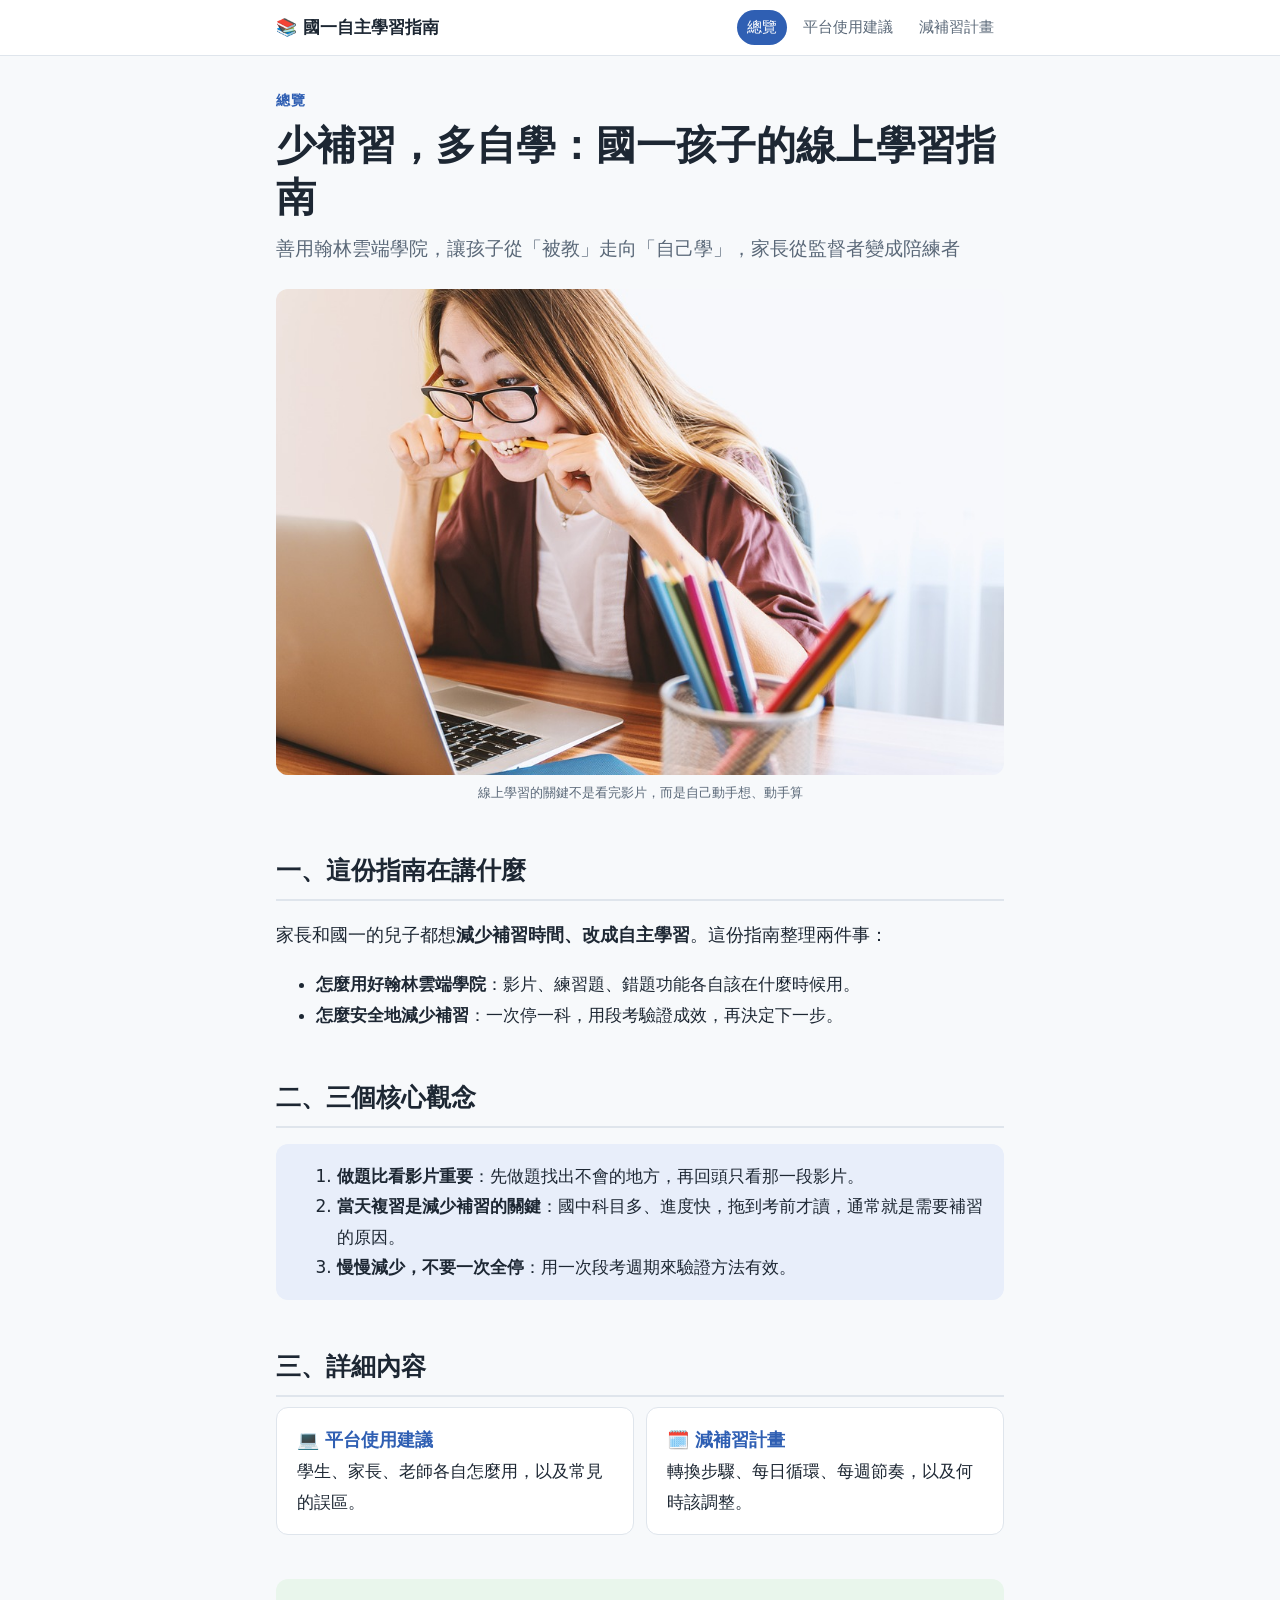
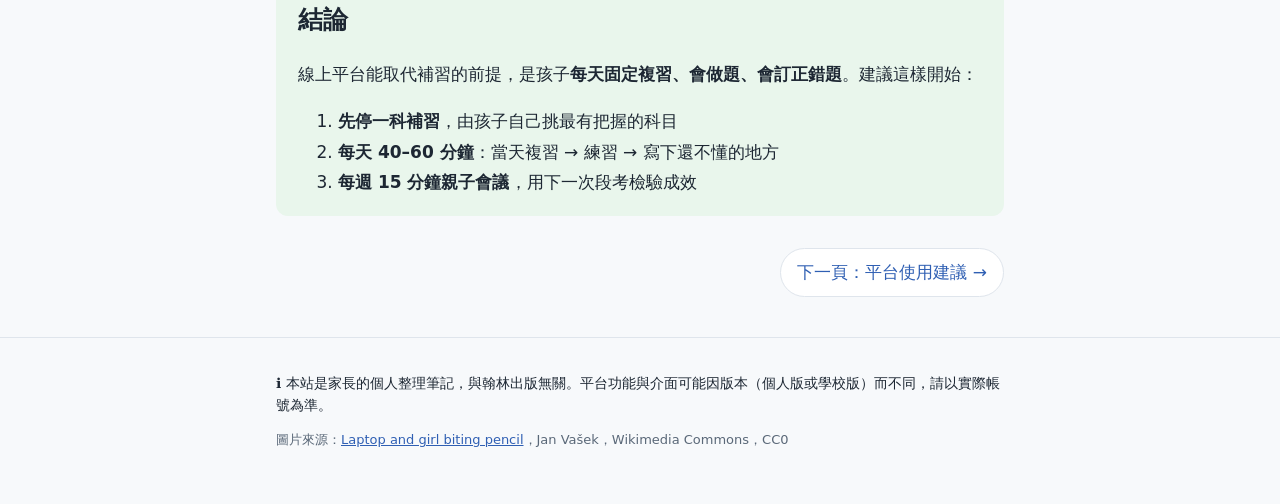
==== index.html @ f6574e02 "國一自主學習指南：翰林雲端學院使用建議與減補習計畫 Co-Authored-By: Claude Opus 5.5 <noreply@anthropic.com>" ====
<!doctype html>
<html lang="zh-Hant">
<head>
<meta charset="utf-8">
<meta name="viewport" content="width=device-width, initial-scale=1">
<title>國一自主學習指南</title>
<meta name="description" content="善用翰林雲端學院，陪國一孩子減少補習、建立自主學習習慣。給家長的整理筆記。">
<link rel="stylesheet" href="style.css">
</head>
<body>
<nav class="site-nav" aria-label="網站導覽">
  <div class="inner">
    <a class="brand" href="index.html">📚 國一自主學習指南</a>
    <a class="page" href="index.html" aria-current="page">總覽</a>
    <a class="page" href="guide.html">平台使用建議</a>
    <a class="page" href="plan.html">減補習計畫</a>
  </div>
</nav>

<header class="hero">
  <p class="eyebrow">總覽</p>
  <h1>少補習，多自學：國一孩子的線上學習指南</h1>
  <p class="subtitle">善用翰林雲端學院，讓孩子從「被教」走向「自己學」，家長從監督者變成陪練者</p>
  <figure>
    <img src="images/hero-laptop.jpg" width="960" height="640" alt="一位學生咬著鉛筆，專注看著筆電螢幕">
    <figcaption>線上學習的關鍵不是看完影片，而是自己動手想、動手算</figcaption>
  </figure>
</header>

<main>
  <h2>一、這份指南在講什麼</h2>
  <p class="lead">家長和國一的兒子都想<strong>減少補習時間、改成自主學習</strong>。這份指南整理兩件事：</p>
  <ul>
    <li><strong>怎麼用好翰林雲端學院</strong>：影片、練習題、錯題功能各自該在什麼時候用。</li>
    <li><strong>怎麼安全地減少補習</strong>：一次停一科，用段考驗證成效，再決定下一步。</li>
  </ul>

  <h2>二、三個核心觀念</h2>
  <div class="card tip">
    <ol>
      <li><strong>做題比看影片重要</strong>：先做題找出不會的地方，再回頭只看那一段影片。</li>
      <li><strong>當天複習是減少補習的關鍵</strong>：國中科目多、進度快，拖到考前才讀，通常就是需要補習的原因。</li>
      <li><strong>慢慢減少，不要一次全停</strong>：用一次段考週期來驗證方法有效。</li>
    </ol>
  </div>

  <h2>三、詳細內容</h2>
  <div class="grid">
    <a class="card" href="guide.html"><strong>💻 平台使用建議</strong>學生、家長、老師各自怎麼用，以及常見的誤區。</a>
    <a class="card" href="plan.html"><strong>🗓️ 減補習計畫</strong>轉換步驟、每日循環、每週節奏，以及何時該調整。</a>
  </div>

  <section class="conclusion">
    <h2>結論</h2>
    <p>線上平台能取代補習的前提，是孩子<strong>每天固定複習、會做題、會訂正錯題</strong>。建議這樣開始：</p>
    <ol>
      <li><strong>先停一科補習</strong>，由孩子自己挑最有把握的科目</li>
      <li><strong>每天 40–60 分鐘</strong>：當天複習 → 練習 → 寫下還不懂的地方</li>
      <li><strong>每週 15 分鐘親子會議</strong>，用下一次段考檢驗成效</li>
    </ol>
  </section>

  <nav class="pager" aria-label="上一頁／下一頁">
    <span></span>
    <a href="guide.html">下一頁：平台使用建議 →</a>
  </nav>
</main>

<footer>
  <div class="inner">
    <p class="disclaimer">ℹ️ 本站是家長的個人整理筆記，與翰林出版無關。平台功能與介面可能因版本（個人版或學校版）而不同，請以實際帳號為準。</p>
    <p>圖片來源：<a href="https://commons.wikimedia.org/wiki/File:Laptop_and_girl_biting_pencil-pixabay.jpg">Laptop and girl biting pencil</a>，Jan Vašek，Wikimedia Commons，CC0</p>
  </div>
</footer>
</body>
</html>
---- style.css ----
:root {
  --bg: #f7f9fb;
  --surface: #ffffff;
  --text: #1d2733;
  --muted: #5a6878;
  --line: #dfe5ec;
  --accent: #2f5fb3;
  --accent-soft: #e8eefa;
  --warn: #9a5b00;
  --warn-soft: #fff4e0;
  --good-soft: #e9f6ec;
  --content: 760px;
}
@media (prefers-color-scheme: dark) {
  :root {
    --bg: #11161c;
    --surface: #18202a;
    --text: #e4e9ef;
    --muted: #9aa8b7;
    --line: #2a3542;
    --accent: #7fa8f0;
    --accent-soft: #1b2740;
    --warn: #f0b45a;
    --warn-soft: #33270f;
    --good-soft: #17301f;
  }
}

* { box-sizing: border-box; }
html { -webkit-text-size-adjust: 100%; }
body {
  margin: 0;
  background: var(--bg);
  color: var(--text);
  font-family: "Noto Sans TC", "Microsoft JhengHei", "PingFang TC", system-ui, sans-serif;
  font-size: 17px;
  line-height: 1.8;
}
a { color: var(--accent); }

/* 導覽列 */
.site-nav {
  background: var(--surface);
  border-bottom: 1px solid var(--line);
  position: sticky;
  top: 0;
  z-index: 10;
}
.site-nav .inner {
  max-width: var(--content);
  margin: 0 auto;
  padding: 10px 16px;
  display: flex;
  flex-wrap: wrap;
  gap: 4px 6px;
  align-items: center;
}
.site-nav .brand {
  font-weight: 700;
  margin-right: auto;
  text-decoration: none;
  color: var(--text);
}
.site-nav a.page {
  text-decoration: none;
  color: var(--muted);
  padding: 4px 10px;
  border-radius: 999px;
  font-size: 15px;
}
.site-nav a.page:hover { background: var(--accent-soft); color: var(--accent); }
.site-nav a.page[aria-current="page"] { background: var(--accent); color: var(--surface); }

/* 內文欄：所有圖片寬度都不超過這一欄 */
main, .hero, footer .inner {
  max-width: var(--content);
  margin: 0 auto;
  padding: 0 16px;
}

/* HERO 區 */
.hero { padding-top: 32px; }
.hero .eyebrow {
  color: var(--accent);
  font-weight: 700;
  font-size: 14px;
  letter-spacing: .08em;
  margin: 0;
}
.hero h1 {
  font-size: clamp(28px, 6vw, 40px);
  line-height: 1.3;
  margin: 6px 0 8px;
}
.hero .subtitle {
  color: var(--muted);
  font-size: 19px;
  margin: 0 0 20px;
}
figure { margin: 24px 0; }
figure img {
  display: block;
  max-width: 100%;   /* 不超過內文欄寬 */
  height: auto;      /* 等比例縮放 */
  margin: 0 auto;
  border-radius: 12px;
}
figure.tall img { max-height: 70vh; width: auto; }
figcaption {
  color: var(--muted);
  font-size: 13px;
  text-align: center;
  margin-top: 6px;
}

/* 內文 */
h2 {
  font-size: 25px;
  margin: 44px 0 10px;
  padding-bottom: 6px;
  border-bottom: 2px solid var(--line);
}
h3 { font-size: 20px; margin: 28px 0 6px; }
.lead { font-size: 18px; }

.card {
  background: var(--surface);
  border: 1px solid var(--line);
  border-radius: 12px;
  padding: 16px 20px;
  margin: 16px 0;
}
.card > :first-child { margin-top: 0; }
.card > :last-child { margin-bottom: 0; }
.tip { background: var(--accent-soft); border-color: transparent; }
.warn { background: var(--warn-soft); border-color: transparent; }
.warn strong { color: var(--warn); }

.table-wrap { overflow-x: auto; }
table {
  width: 100%;
  border-collapse: collapse;
  background: var(--surface);
  font-size: 16px;
}
th, td {
  border: 1px solid var(--line);
  padding: 10px 12px;
  text-align: left;
  vertical-align: top;
}
th { background: var(--accent-soft); white-space: nowrap; }

.grid {
  display: grid;
  grid-template-columns: repeat(auto-fit, minmax(220px, 1fr));
  gap: 12px;
}
.grid a.card {
  display: block;
  text-decoration: none;
  color: var(--text);
  margin: 0;
}
.grid a.card:hover { border-color: var(--accent); }
.grid .card strong { color: var(--accent); display: block; font-size: 18px; }

/* 結論 */
.conclusion {
  background: var(--good-soft);
  border-radius: 12px;
  padding: 18px 22px;
  margin: 44px 0 16px;
}
.conclusion h2 { border: 0; margin: 0 0 8px; padding: 0; }
.conclusion ol, .conclusion ul { margin-bottom: 0; }

.pager {
  display: flex;
  justify-content: space-between;
  gap: 12px;
  margin: 32px 0;
  flex-wrap: wrap;
}
.pager a {
  text-decoration: none;
  border: 1px solid var(--line);
  background: var(--surface);
  border-radius: 999px;
  padding: 8px 16px;
}

footer {
  border-top: 1px solid var(--line);
  margin-top: 40px;
  padding: 20px 0 40px;
  color: var(--muted);
  font-size: 13px;
  line-height: 1.6;
}
footer .disclaimer { font-size: 14px; color: var(--text); }
.grid .card { margin: 0; }
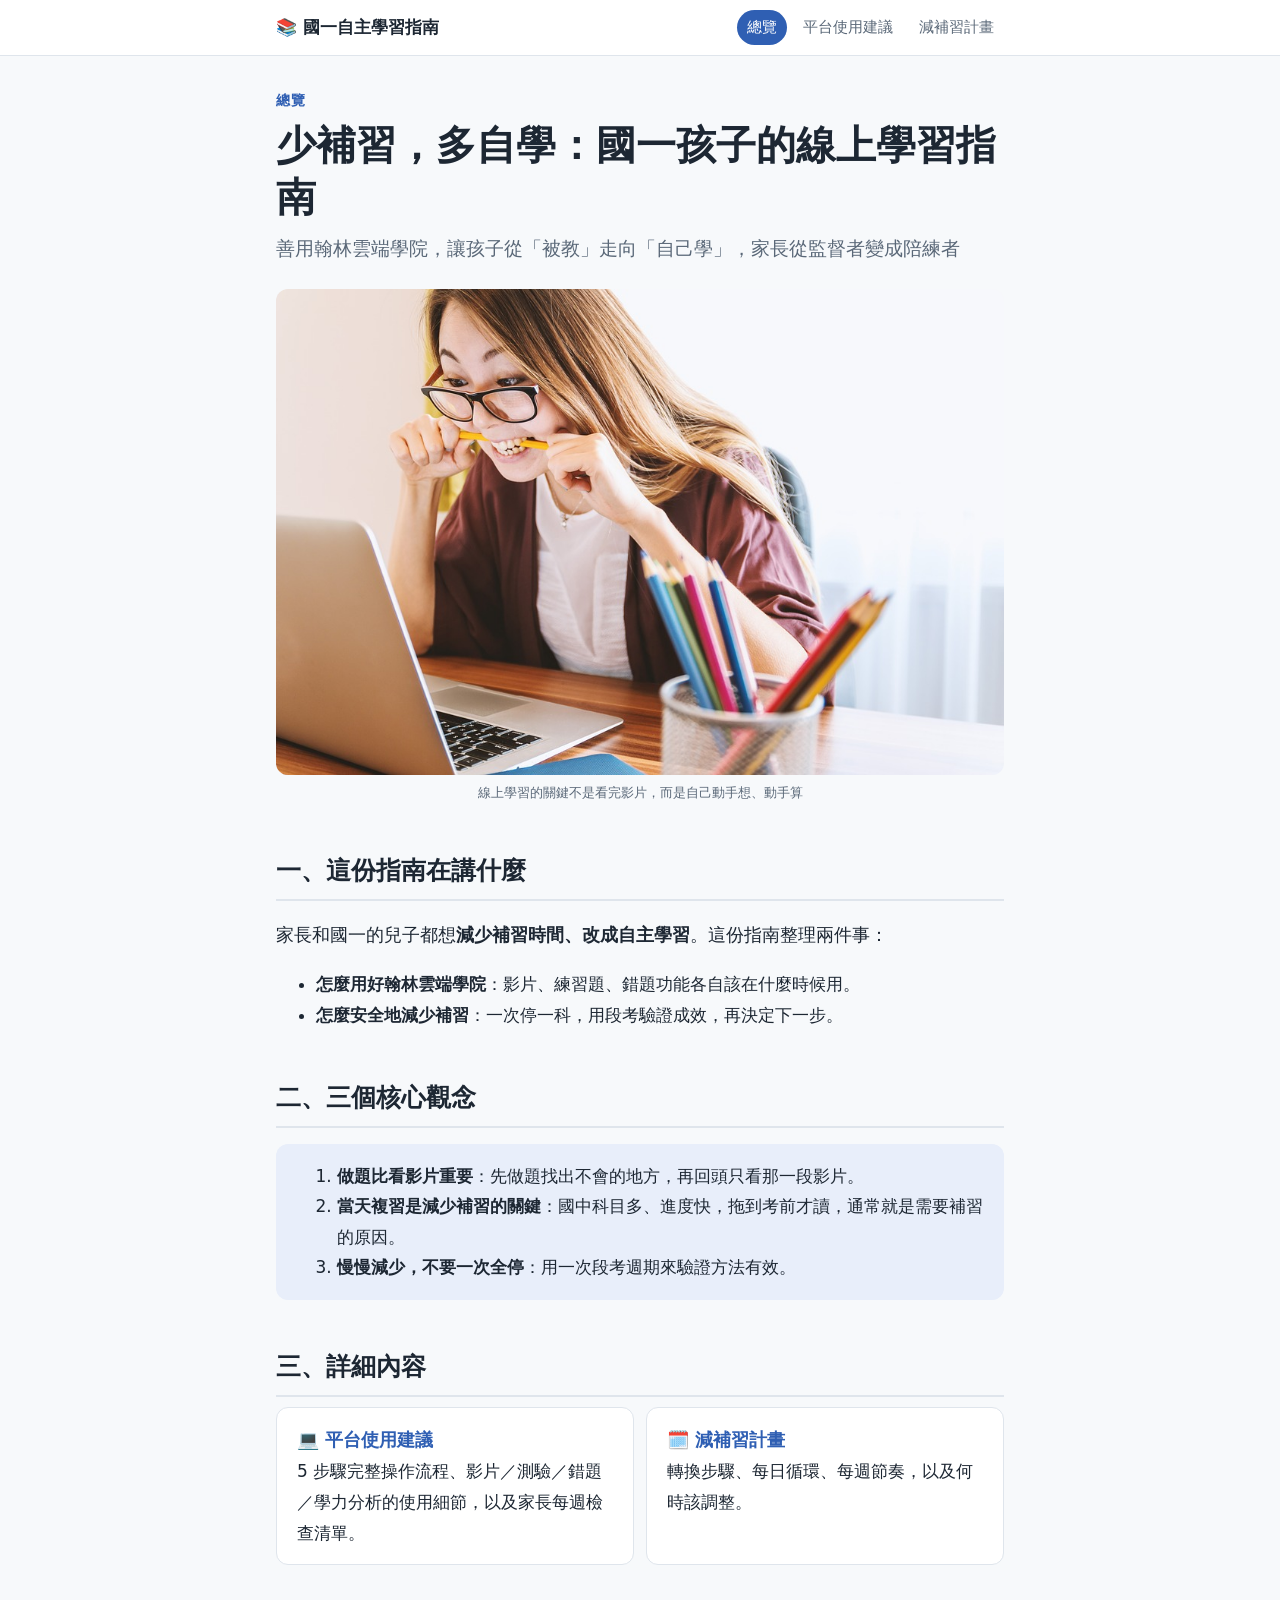
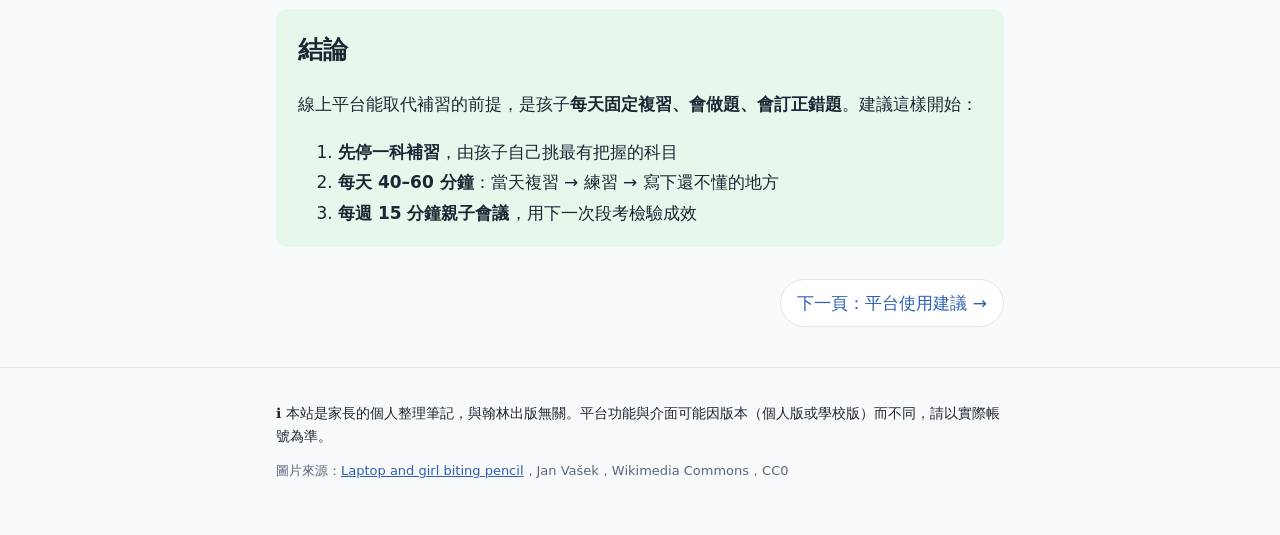
==== commit f89a3985: "強調平台使用細節：操作流程、各功能細節與家長檢查清單 Co-Authored-By: Claude Opus 5.5 <noreply@anthropic.com>" ====
--- a/index.html
+++ b/index.html
@@ -5,6 +5,8 @@
 <meta name="viewport" content="width=device-width, initial-scale=1">
 <title>國一自主學習指南</title>
 <meta name="description" content="善用翰林雲端學院，陪國一孩子減少補習、建立自主學習習慣。給家長的整理筆記。">
+<link rel="icon" href="favicon.svg" type="image/svg+xml">
+<link rel="apple-touch-icon" href="apple-touch-icon.png">
 <link rel="stylesheet" href="style.css">
 </head>
 <body>
@@ -46,7 +48,7 @@
 
   <h2>三、詳細內容</h2>
   <div class="grid">
-    <a class="card" href="guide.html"><strong>💻 平台使用建議</strong>學生、家長、老師各自怎麼用，以及常見的誤區。</a>
+    <a class="card" href="guide.html"><strong>💻 平台使用建議</strong>5 步驟完整操作流程、影片／測驗／錯題／學力分析的使用細節，以及家長每週檢查清單。</a>
     <a class="card" href="plan.html"><strong>🗓️ 減補習計畫</strong>轉換步驟、每日循環、每週節奏，以及何時該調整。</a>
   </div>
 
--- a/style.css
+++ b/style.css
@@ -200,3 +200,72 @@
 }
 footer .disclaimer { font-size: 14px; color: var(--text); }
 .grid .card { margin: 0; }
+
+/* 使用細節：重點標示 */
+.key {
+  background: linear-gradient(transparent 55%, #ffe08a 55%);
+  font-weight: 700;
+}
+@media (prefers-color-scheme: dark) {
+  .key { background: linear-gradient(transparent 55%, #6b5310 55%); }
+}
+.note {
+  font-size: 15px;
+  color: var(--muted);
+  border-left: 4px solid var(--line);
+  padding: 4px 12px;
+  margin: 24px 0 0;
+}
+
+/* 編號步驟卡 */
+ol.steps {
+  list-style: none;
+  counter-reset: step;
+  padding: 0;
+  margin: 16px 0;
+}
+ol.steps > li {
+  counter-increment: step;
+  position: relative;
+  background: var(--surface);
+  border: 1px solid var(--line);
+  border-radius: 12px;
+  padding: 14px 18px 14px 64px;
+  margin: 10px 0;
+}
+ol.steps > li::before {
+  content: counter(step);
+  position: absolute;
+  left: 16px;
+  top: 14px;
+  width: 34px;
+  height: 34px;
+  border-radius: 50%;
+  background: var(--accent);
+  color: var(--surface);
+  font-weight: 700;
+  display: grid;
+  place-items: center;
+}
+ol.steps > li > strong {
+  display: block;
+  color: var(--accent);
+  font-size: 18px;
+}
+.grid .card ul { padding-left: 20px; margin: 6px 0 0; }
+
+/* 檢查清單 */
+ul.checklist { list-style: none; padding: 0; }
+ul.checklist li {
+  padding: 8px 0 8px 32px;
+  position: relative;
+  border-bottom: 1px dashed var(--line);
+}
+ul.checklist li::before {
+  content: "☐";
+  position: absolute;
+  left: 4px;
+  color: var(--accent);
+  font-size: 20px;
+  line-height: 1.4;
+}
